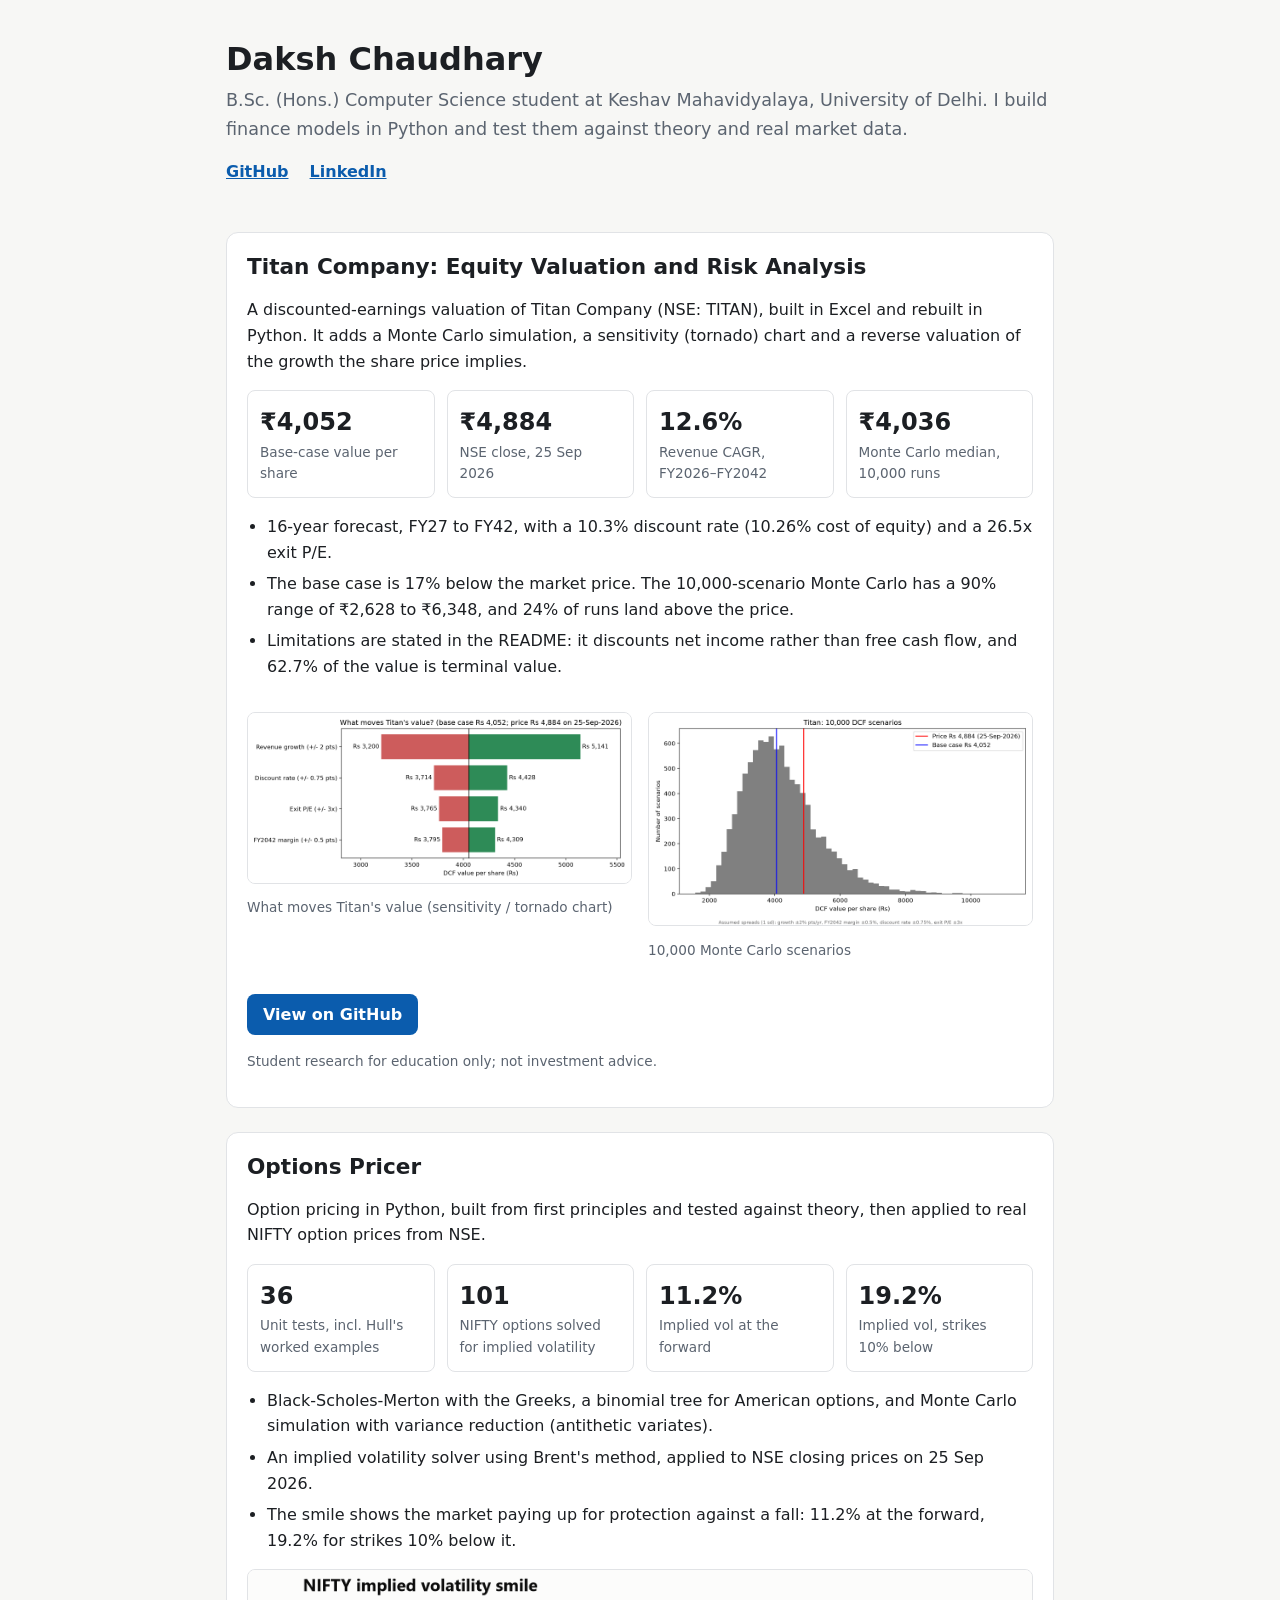
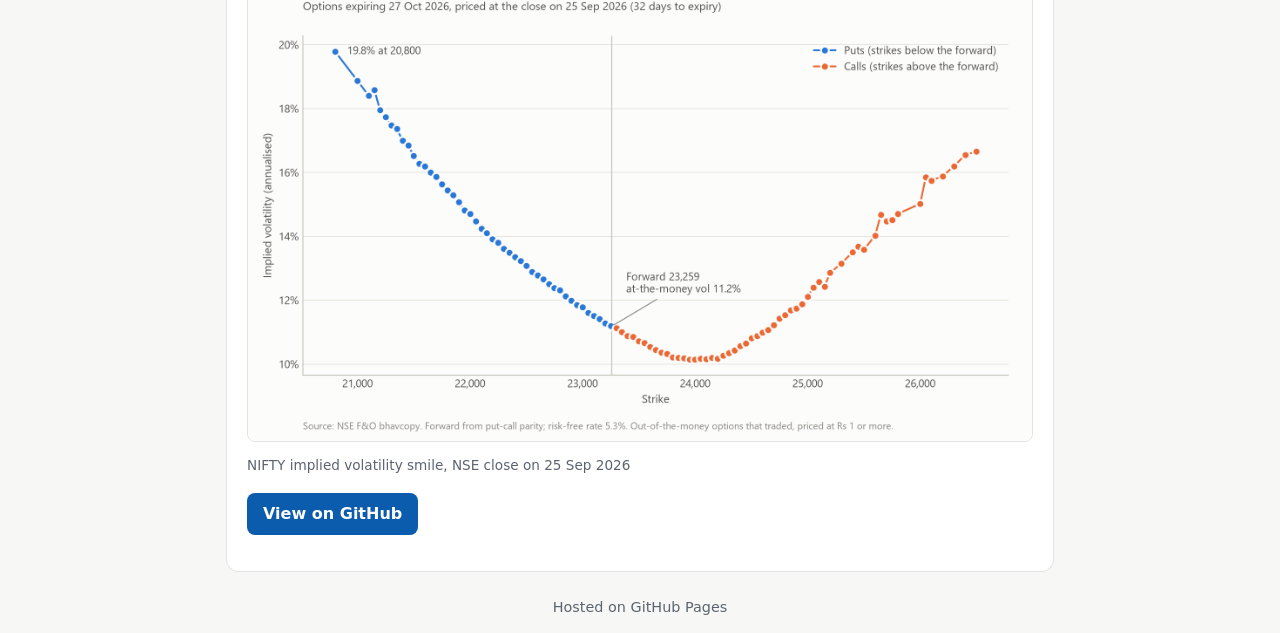
==== index.html @ 0fb80f9f "Add portfolio site" ====
<!DOCTYPE html>
<html lang="en">
<head>
  <meta charset="utf-8">
  <meta name="viewport" content="width=device-width, initial-scale=1">
  <title>Daksh Chaudhary | Finance and Computer Science Projects</title>
  <meta name="description" content="Two projects by Daksh Chaudhary: an options pricer built from first principles and a Titan Company equity valuation.">
  <link rel="stylesheet" href="style.css">
</head>
<body>
  <header class="wrap hero">
    <h1>Daksh Chaudhary</h1>
    <p class="lead">B.Sc. (Hons.) Computer Science student at Keshav Mahavidyalaya, University of Delhi. I build finance models in Python and test them against theory and real market data.</p>
    <p class="links">
      <a href="https://github.com/Dakshcore">GitHub</a>
      <a href="https://www.linkedin.com/in/dakshchaudhary-finance">LinkedIn</a>
    </p>
  </header>

  <main class="wrap">
    <section class="card" id="titan" aria-labelledby="titan-h">
      <h2 id="titan-h">Titan Company: Equity Valuation and Risk Analysis</h2>
      <p>A discounted-earnings valuation of Titan Company (NSE: TITAN), built in Excel and rebuilt in Python. It adds a Monte Carlo simulation, a sensitivity (tornado) chart and a reverse valuation of the growth the share price implies.</p>

      <div class="stats">
        <div class="stat"><span class="num">&#8377;4,052</span><span class="lbl">Base-case value per share</span></div>
        <div class="stat"><span class="num">&#8377;4,884</span><span class="lbl">NSE close, 25 Sep 2026</span></div>
        <div class="stat"><span class="num">12.6%</span><span class="lbl">Revenue CAGR, FY2026&ndash;FY2042</span></div>
        <div class="stat"><span class="num">&#8377;4,036</span><span class="lbl">Monte Carlo median, 10,000 runs</span></div>
      </div>

      <ul>
        <li>16-year forecast, FY27 to FY42, with a 10.3% discount rate (10.26% cost of equity) and a 26.5x exit P/E.</li>
        <li>The base case is 17% below the market price. The 10,000-scenario Monte Carlo has a 90% range of &#8377;2,628 to &#8377;6,348, and 24% of runs land above the price.</li>
        <li>Limitations are stated in the README: it discounts net income rather than free cash flow, and 62.7% of the value is terminal value.</li>
      </ul>

      <div class="figs">
        <figure>
          <img src="images/titan_tornado.png" alt="Tornado chart showing which assumptions move Titan's value per share the most" loading="lazy">
          <figcaption>What moves Titan's value (sensitivity / tornado chart)</figcaption>
        </figure>
        <figure>
          <img src="images/titan_monte_carlo.png" alt="Histogram of 10,000 Monte Carlo scenarios for Titan's value per share" loading="lazy">
          <figcaption>10,000 Monte Carlo scenarios</figcaption>
        </figure>
      </div>

      <p><a class="btn" href="https://github.com/Dakshcore/titan-valuation">View on GitHub</a></p>
      <p class="note">Student research for education only; not investment advice.</p>
    </section>

    <section class="card" id="options" aria-labelledby="options-h">
      <h2 id="options-h">Options Pricer</h2>
      <p>Option pricing in Python, built from first principles and tested against theory, then applied to real NIFTY option prices from NSE.</p>

      <div class="stats">
        <div class="stat"><span class="num">36</span><span class="lbl">Unit tests, incl. Hull's worked examples</span></div>
        <div class="stat"><span class="num">101</span><span class="lbl">NIFTY options solved for implied volatility</span></div>
        <div class="stat"><span class="num">11.2%</span><span class="lbl">Implied vol at the forward</span></div>
        <div class="stat"><span class="num">19.2%</span><span class="lbl">Implied vol, strikes 10% below</span></div>
      </div>

      <ul>
        <li>Black-Scholes-Merton with the Greeks, a binomial tree for American options, and Monte Carlo simulation with variance reduction (antithetic variates).</li>
        <li>An implied volatility solver using Brent's method, applied to NSE closing prices on 25 Sep 2026.</li>
        <li>The smile shows the market paying up for protection against a fall: 11.2% at the forward, 19.2% for strikes 10% below it.</li>
      </ul>

      <figure>
        <img src="images/nifty_smile.png" alt="NIFTY implied volatility smile from NSE closing prices on 25 September 2026" loading="lazy">
        <figcaption>NIFTY implied volatility smile, NSE close on 25 Sep 2026</figcaption>
      </figure>

      <p><a class="btn" href="https://github.com/Dakshcore/options-pricer">View on GitHub</a></p>
    </section>
  </main>

  <footer class="wrap">
    <p>Hosted on GitHub Pages</p>
  </footer>
</body>
</html>
---- style.css ----
:root {
  --bg: #f7f7f5;
  --card: #ffffff;
  --text: #1c1f23;
  --muted: #5b6470;
  --border: #e1e3e6;
  --accent: #0b5cad;
  --accent-text: #ffffff;
}
@media (prefers-color-scheme: dark) {
  :root {
    --bg: #14171a;
    --card: #1d2125;
    --text: #e8eaed;
    --muted: #9aa4af;
    --border: #2c3238;
    --accent: #6cb0ff;
    --accent-text: #0b1620;
  }
}
* { box-sizing: border-box; }
body {
  margin: 0;
  background: var(--bg);
  color: var(--text);
  font: 16px/1.6 system-ui, -apple-system, "Segoe UI", Roboto, sans-serif;
}
.wrap { max-width: 860px; margin: 0 auto; padding: 0 16px; }
.hero { padding-top: 40px; padding-bottom: 8px; }
h1 { font-size: 2rem; margin: 0 0 8px; line-height: 1.2; }
h2 { font-size: 1.35rem; margin: 0 0 8px; line-height: 1.3; }
.lead { font-size: 1.1rem; color: var(--muted); margin: 0 0 12px; }
a { color: var(--accent); }
.links a { margin-right: 16px; font-weight: 600; }
.card {
  background: var(--card);
  border: 1px solid var(--border);
  border-radius: 12px;
  padding: 20px;
  margin: 24px 0;
}
.stats {
  display: grid;
  grid-template-columns: repeat(auto-fit, minmax(150px, 1fr));
  gap: 12px;
  margin: 16px 0;
}
.stat {
  border: 1px solid var(--border);
  border-radius: 8px;
  padding: 12px;
  display: flex;
  flex-direction: column;
}
.num { font-size: 1.5rem; font-weight: 700; }
.lbl { font-size: 0.85rem; color: var(--muted); }
ul { padding-left: 20px; }
li { margin-bottom: 6px; }
.figs { display: grid; grid-template-columns: 1fr; gap: 16px; }
@media (min-width: 720px) { .figs { grid-template-columns: 1fr 1fr; } }
figure { margin: 16px 0; }
img { max-width: 100%; height: auto; border-radius: 8px; border: 1px solid var(--border); background: #fff; }
figcaption { font-size: 0.85rem; color: var(--muted); margin-top: 6px; }
.btn {
  display: inline-block;
  background: var(--accent);
  color: var(--accent-text);
  padding: 8px 16px;
  border-radius: 8px;
  text-decoration: none;
  font-weight: 600;
}
.note { font-size: 0.85rem; color: var(--muted); }
footer { text-align: center; color: var(--muted); padding: 16px 16px 40px; font-size: 0.9rem; }
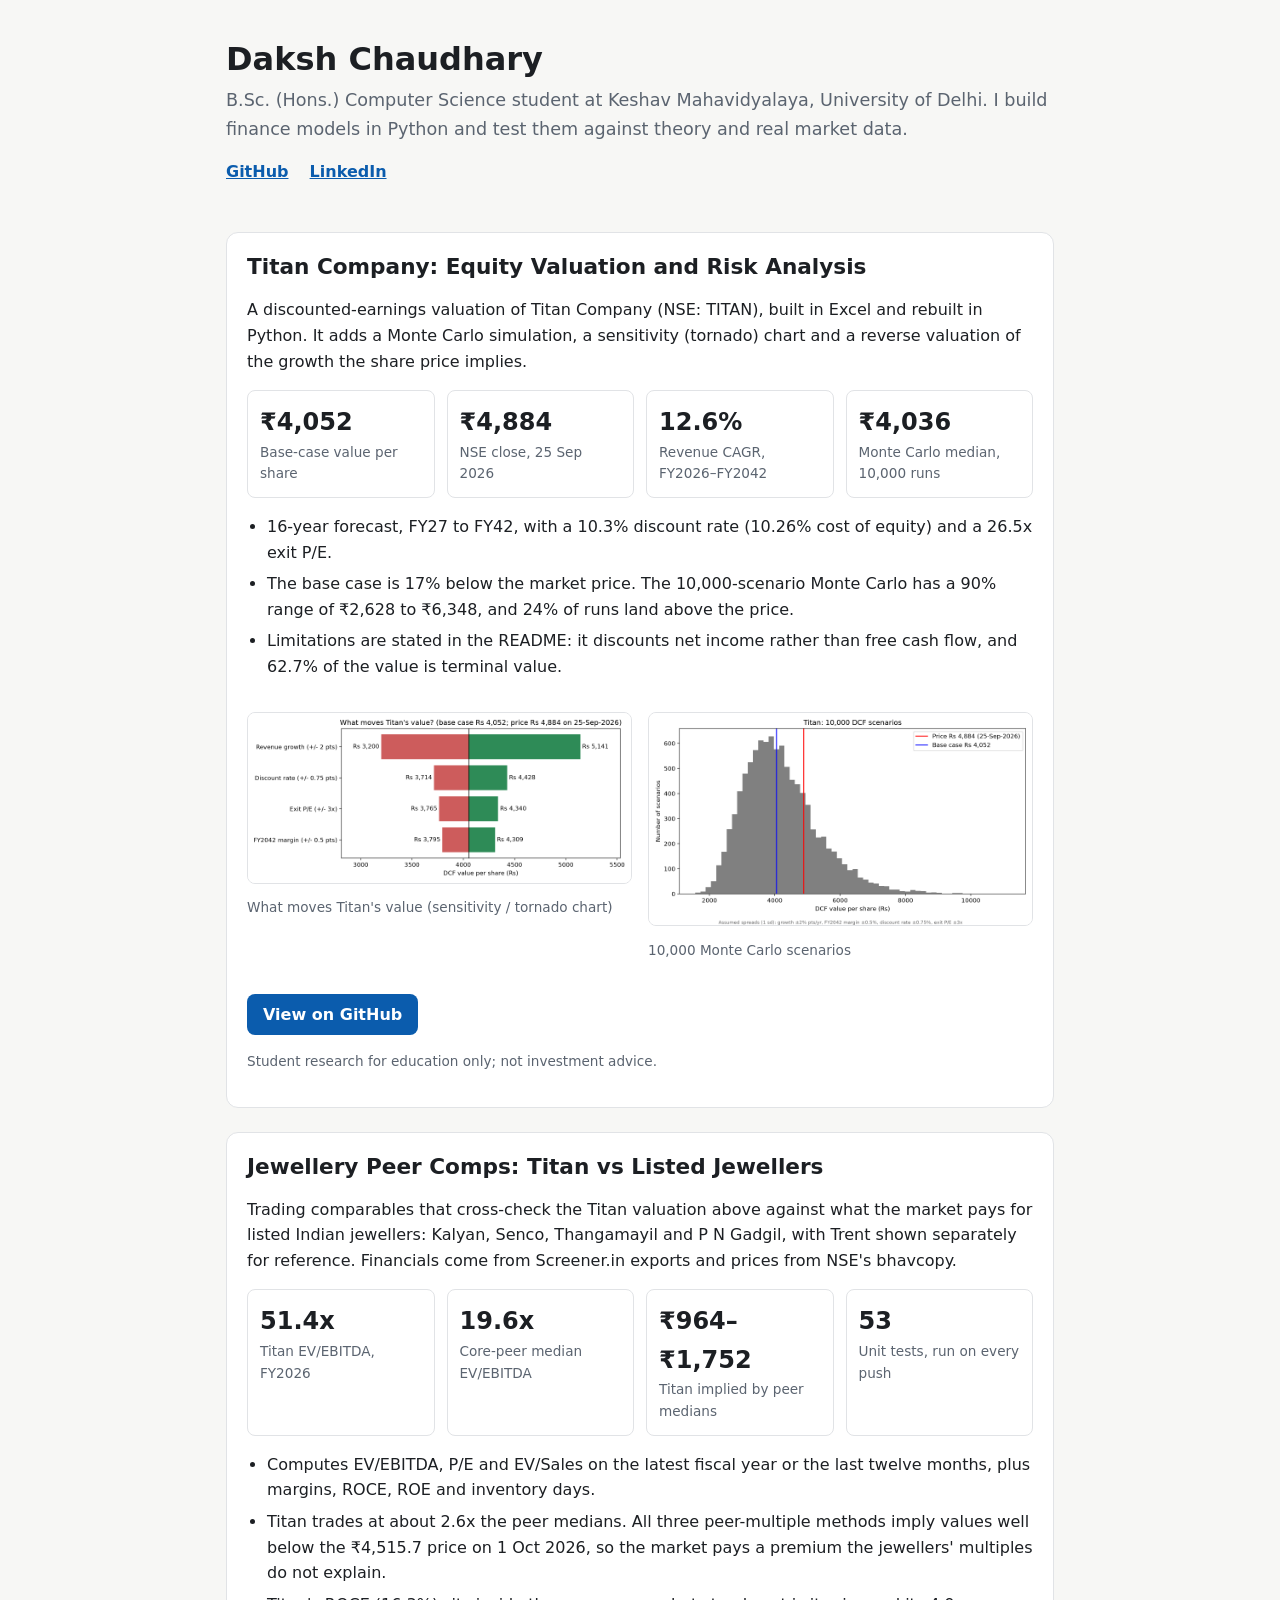
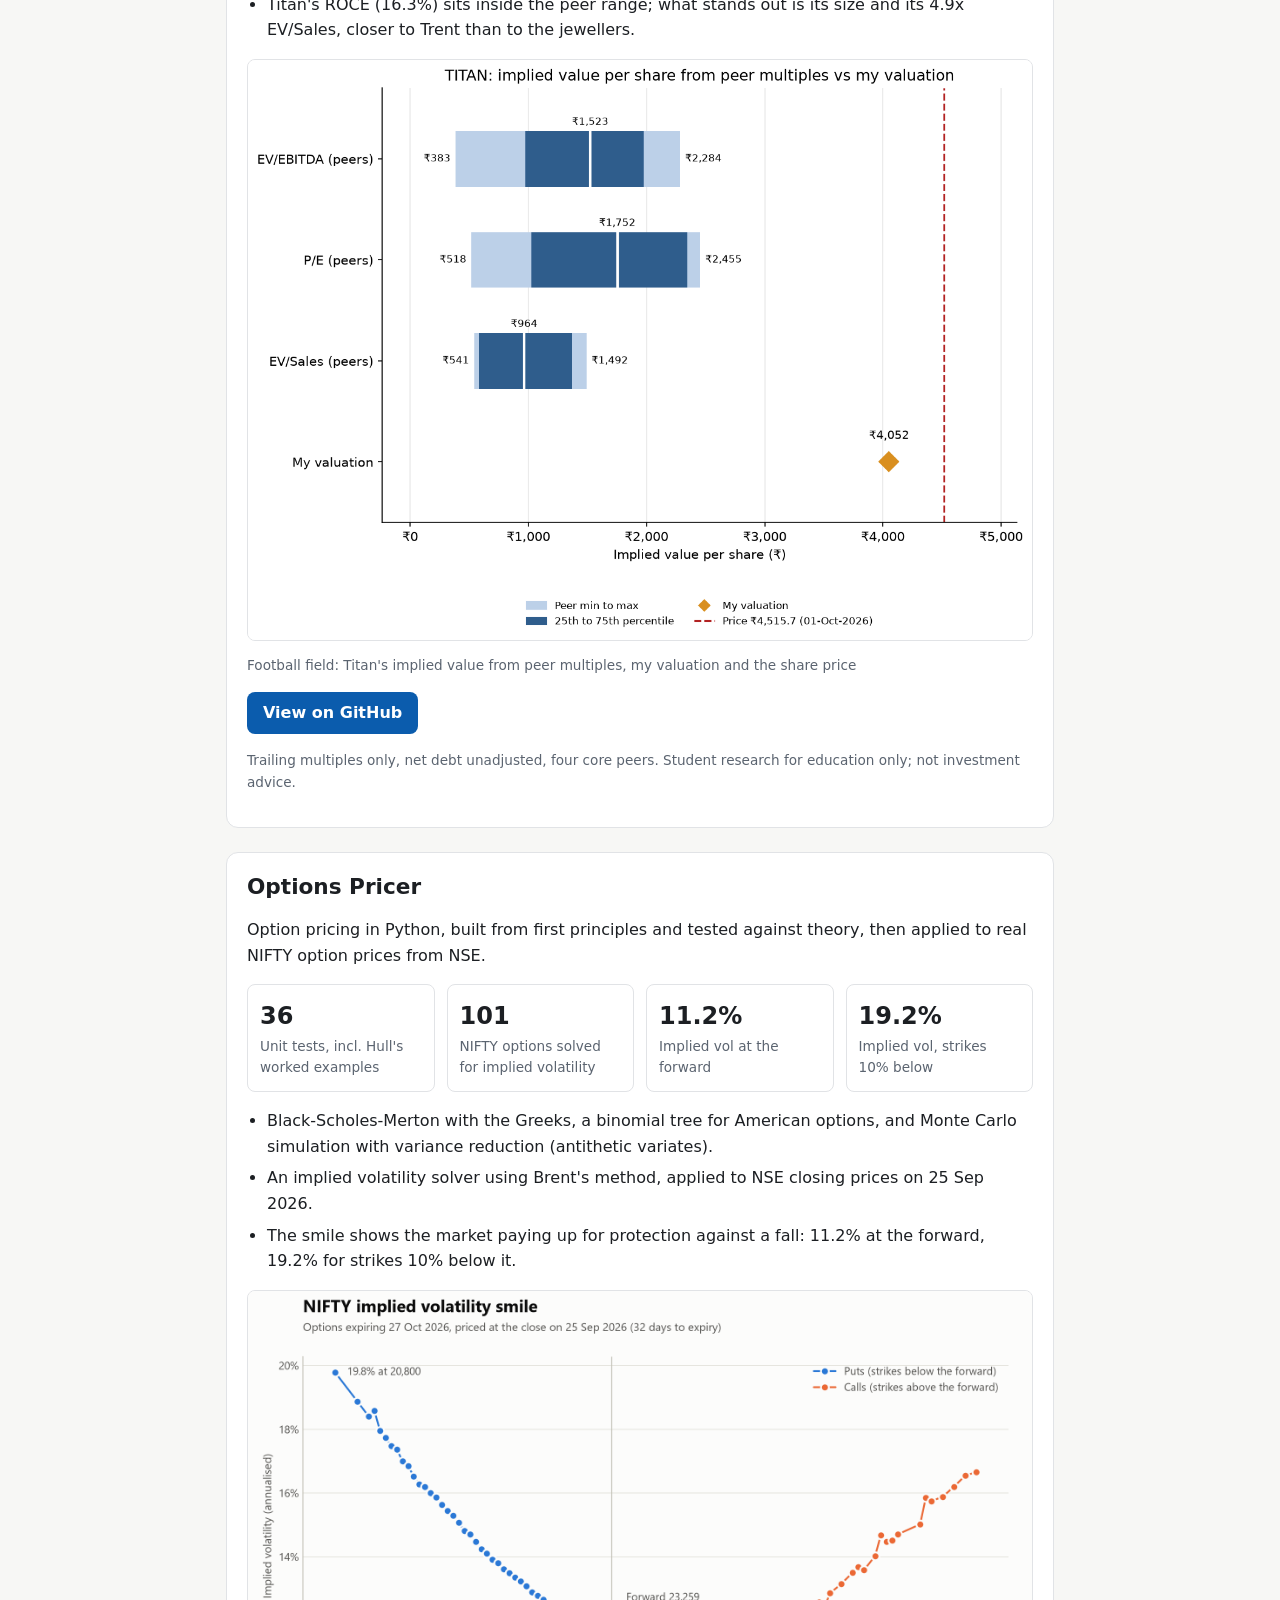
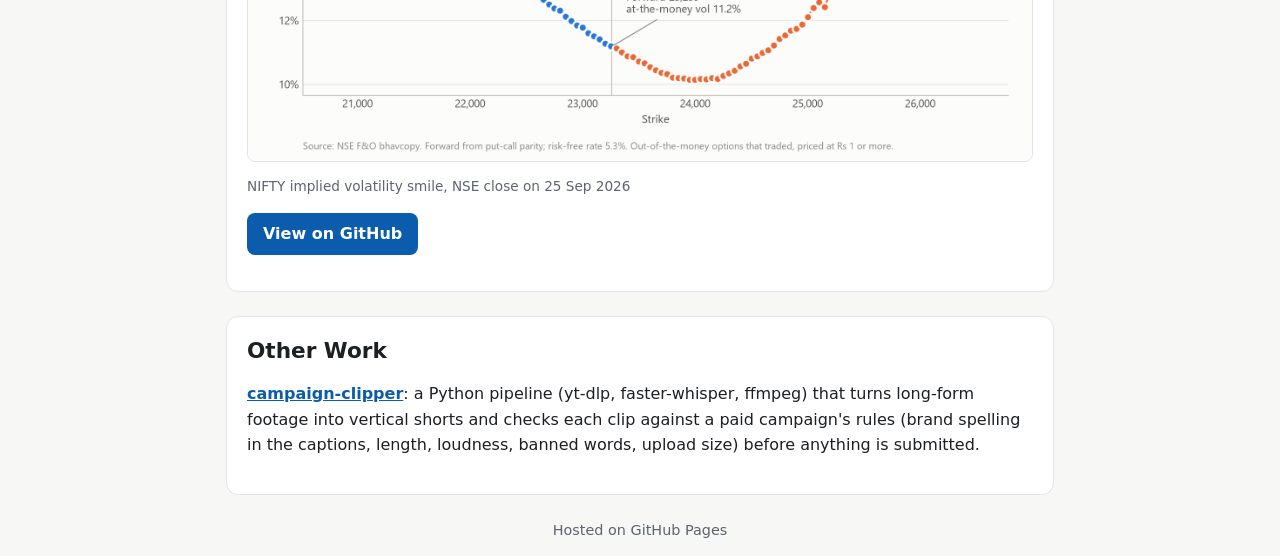
==== commit 4433c754: "Add the jewellery peer comps project and an Other Work section" ====
--- a/index.html
+++ b/index.html
@@ -4,7 +4,7 @@
   <meta charset="utf-8">
   <meta name="viewport" content="width=device-width, initial-scale=1">
   <title>Daksh Chaudhary | Finance and Computer Science Projects</title>
-  <meta name="description" content="Two projects by Daksh Chaudhary: an options pricer built from first principles and a Titan Company equity valuation.">
+  <meta name="description" content="Finance projects by Daksh Chaudhary: a Titan Company equity valuation, trading comps against listed Indian jewellers, and an options pricer built from first principles.">
   <link rel="stylesheet" href="style.css">
 </head>
 <body>
@@ -50,6 +50,32 @@
       <p class="note">Student research for education only; not investment advice.</p>
     </section>
 
+    <section class="card" id="comps" aria-labelledby="comps-h">
+      <h2 id="comps-h">Jewellery Peer Comps: Titan vs Listed Jewellers</h2>
+      <p>Trading comparables that cross-check the Titan valuation above against what the market pays for listed Indian jewellers: Kalyan, Senco, Thangamayil and P N Gadgil, with Trent shown separately for reference. Financials come from Screener.in exports and prices from NSE's bhavcopy.</p>
+
+      <div class="stats">
+        <div class="stat"><span class="num">51.4x</span><span class="lbl">Titan EV/EBITDA, FY2026</span></div>
+        <div class="stat"><span class="num">19.6x</span><span class="lbl">Core-peer median EV/EBITDA</span></div>
+        <div class="stat"><span class="num">&#8377;964&ndash;&#8377;1,752</span><span class="lbl">Titan implied by peer medians</span></div>
+        <div class="stat"><span class="num">53</span><span class="lbl">Unit tests, run on every push</span></div>
+      </div>
+
+      <ul>
+        <li>Computes EV/EBITDA, P/E and EV/Sales on the latest fiscal year or the last twelve months, plus margins, ROCE, ROE and inventory days.</li>
+        <li>Titan trades at about 2.6x the peer medians. All three peer-multiple methods imply values well below the &#8377;4,515.7 price on 1 Oct 2026, so the market pays a premium the jewellers' multiples do not explain.</li>
+        <li>Titan's ROCE (16.3%) sits inside the peer range; what stands out is its size and its 4.9x EV/Sales, closer to Trent than to the jewellers.</li>
+      </ul>
+
+      <figure>
+        <img src="images/football_field.png" alt="Football-field chart of Titan's implied value per share from peer EV/EBITDA, P/E and EV/Sales multiples, against my valuation and the share price" loading="lazy">
+        <figcaption>Football field: Titan's implied value from peer multiples, my valuation and the share price</figcaption>
+      </figure>
+
+      <p><a class="btn" href="https://github.com/Dakshcore/jewellery-peer-comps">View on GitHub</a></p>
+      <p class="note">Trailing multiples only, net debt unadjusted, four core peers. Student research for education only; not investment advice.</p>
+    </section>
+
     <section class="card" id="options" aria-labelledby="options-h">
       <h2 id="options-h">Options Pricer</h2>
       <p>Option pricing in Python, built from first principles and tested against theory, then applied to real NIFTY option prices from NSE.</p>
@@ -74,6 +100,10 @@
 
       <p><a class="btn" href="https://github.com/Dakshcore/options-pricer">View on GitHub</a></p>
     </section>
+    <section class="card" id="other" aria-labelledby="other-h">
+      <h2 id="other-h">Other Work</h2>
+      <p><strong><a href="https://github.com/Dakshcore/campaign-clipper">campaign-clipper</a></strong>: a Python pipeline (yt-dlp, faster-whisper, ffmpeg) that turns long-form footage into vertical shorts and checks each clip against a paid campaign's rules (brand spelling in the captions, length, loudness, banned words, upload size) before anything is submitted.</p>
+    </section>
   </main>
 
   <footer class="wrap">
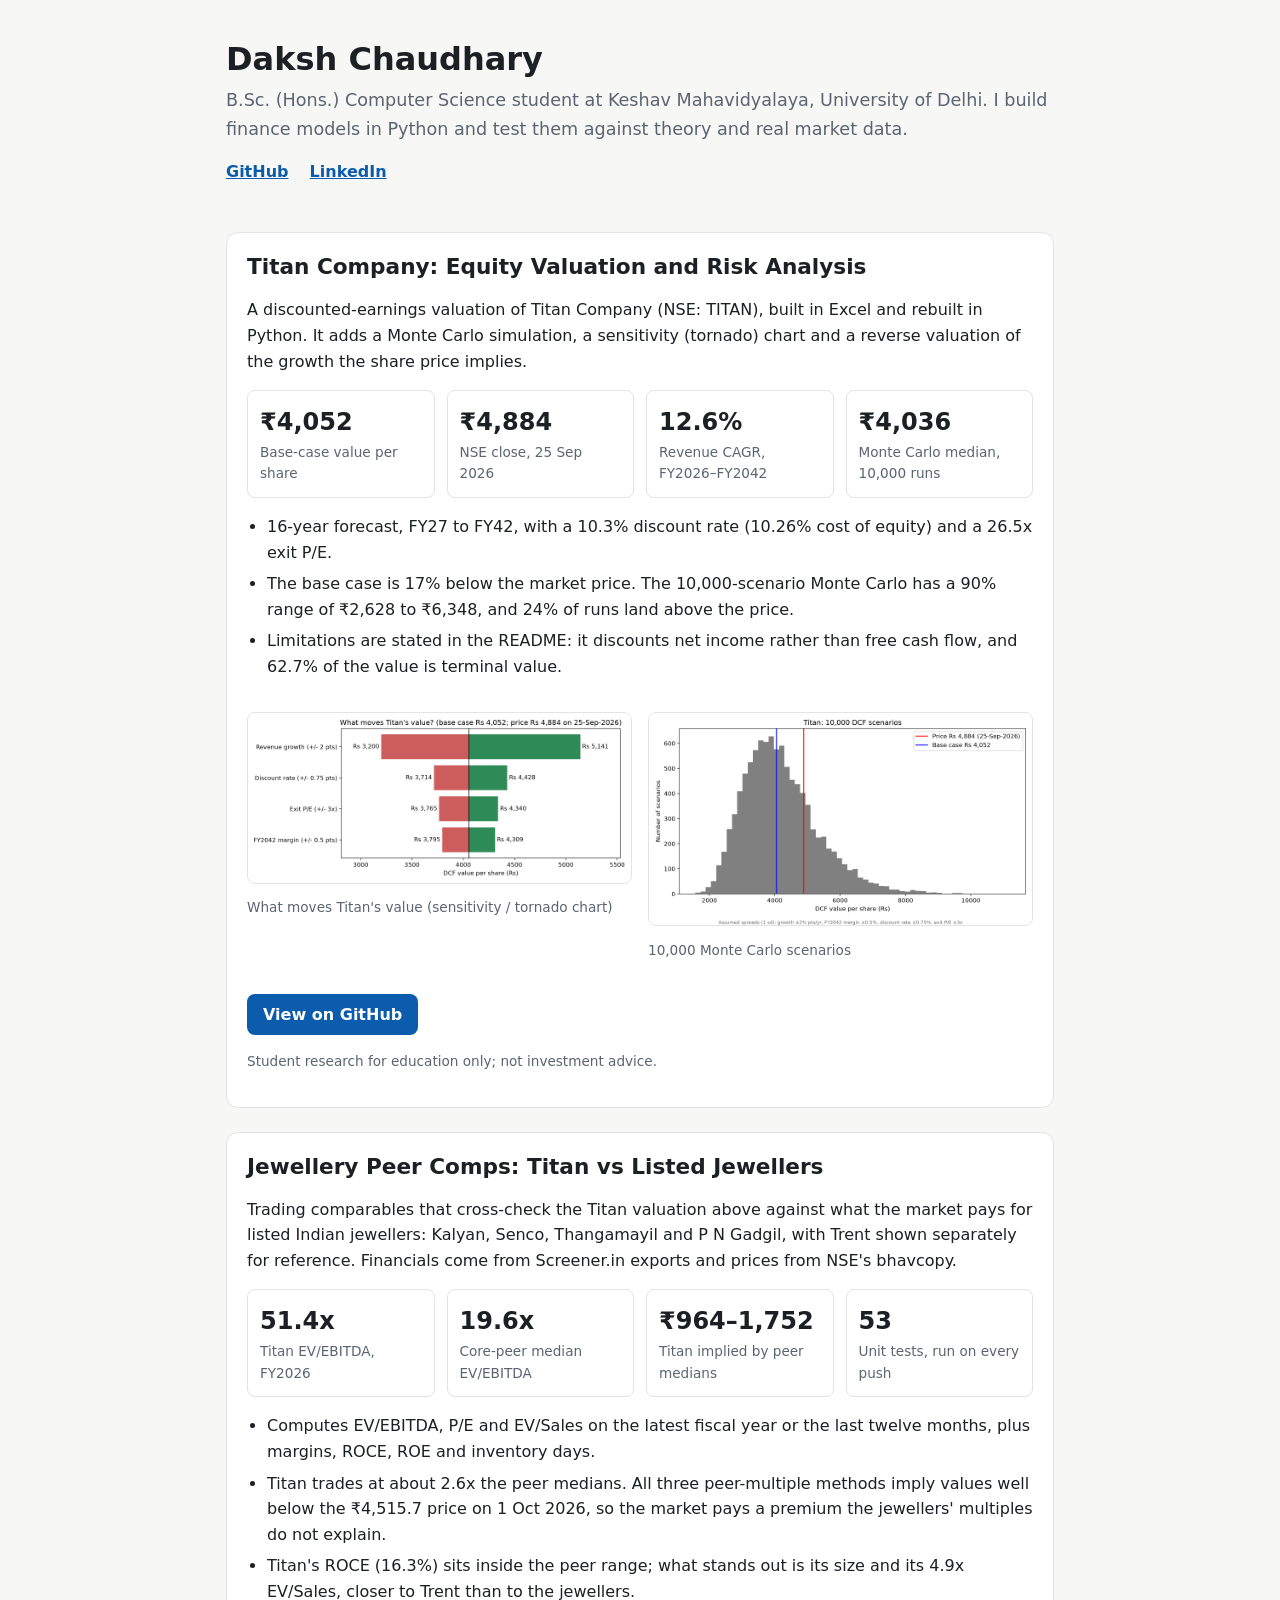
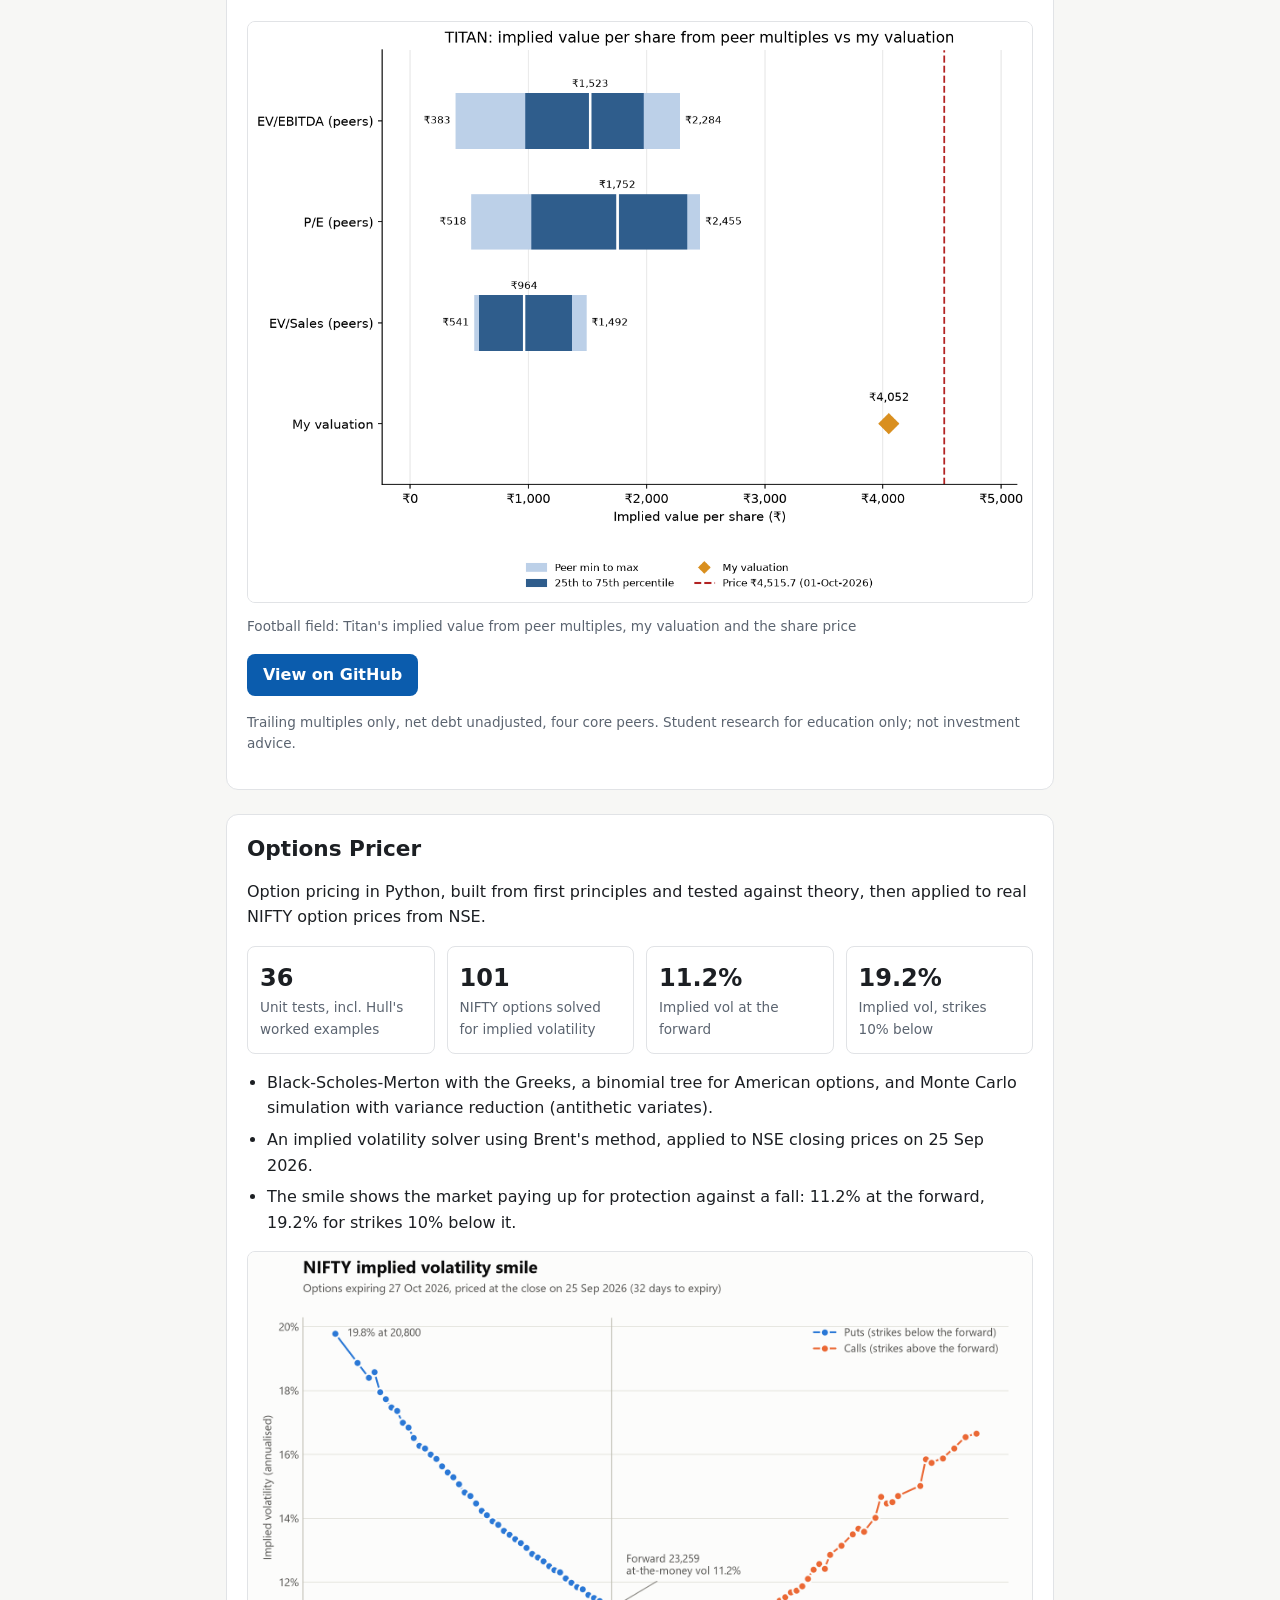
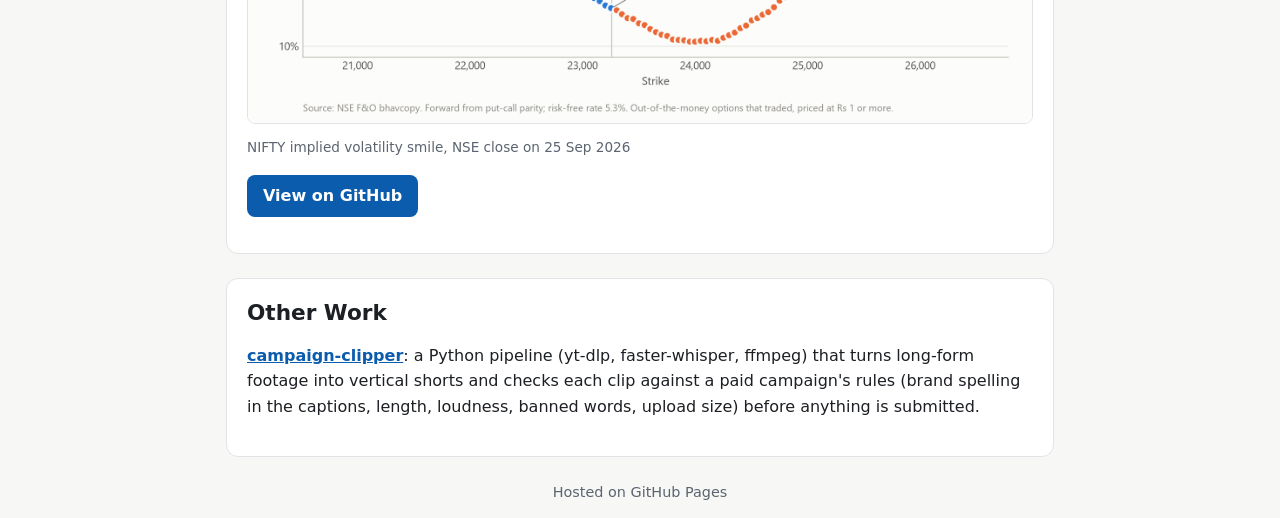
==== commit 46d05242: "Keep the implied-value range on one line" ====
--- a/index.html
+++ b/index.html
@@ -57,7 +57,7 @@
       <div class="stats">
         <div class="stat"><span class="num">51.4x</span><span class="lbl">Titan EV/EBITDA, FY2026</span></div>
         <div class="stat"><span class="num">19.6x</span><span class="lbl">Core-peer median EV/EBITDA</span></div>
-        <div class="stat"><span class="num">&#8377;964&ndash;&#8377;1,752</span><span class="lbl">Titan implied by peer medians</span></div>
+        <div class="stat"><span class="num" style="white-space:nowrap">&#8377;964&ndash;1,752</span><span class="lbl">Titan implied by peer medians</span></div>
         <div class="stat"><span class="num">53</span><span class="lbl">Unit tests, run on every push</span></div>
       </div>
 
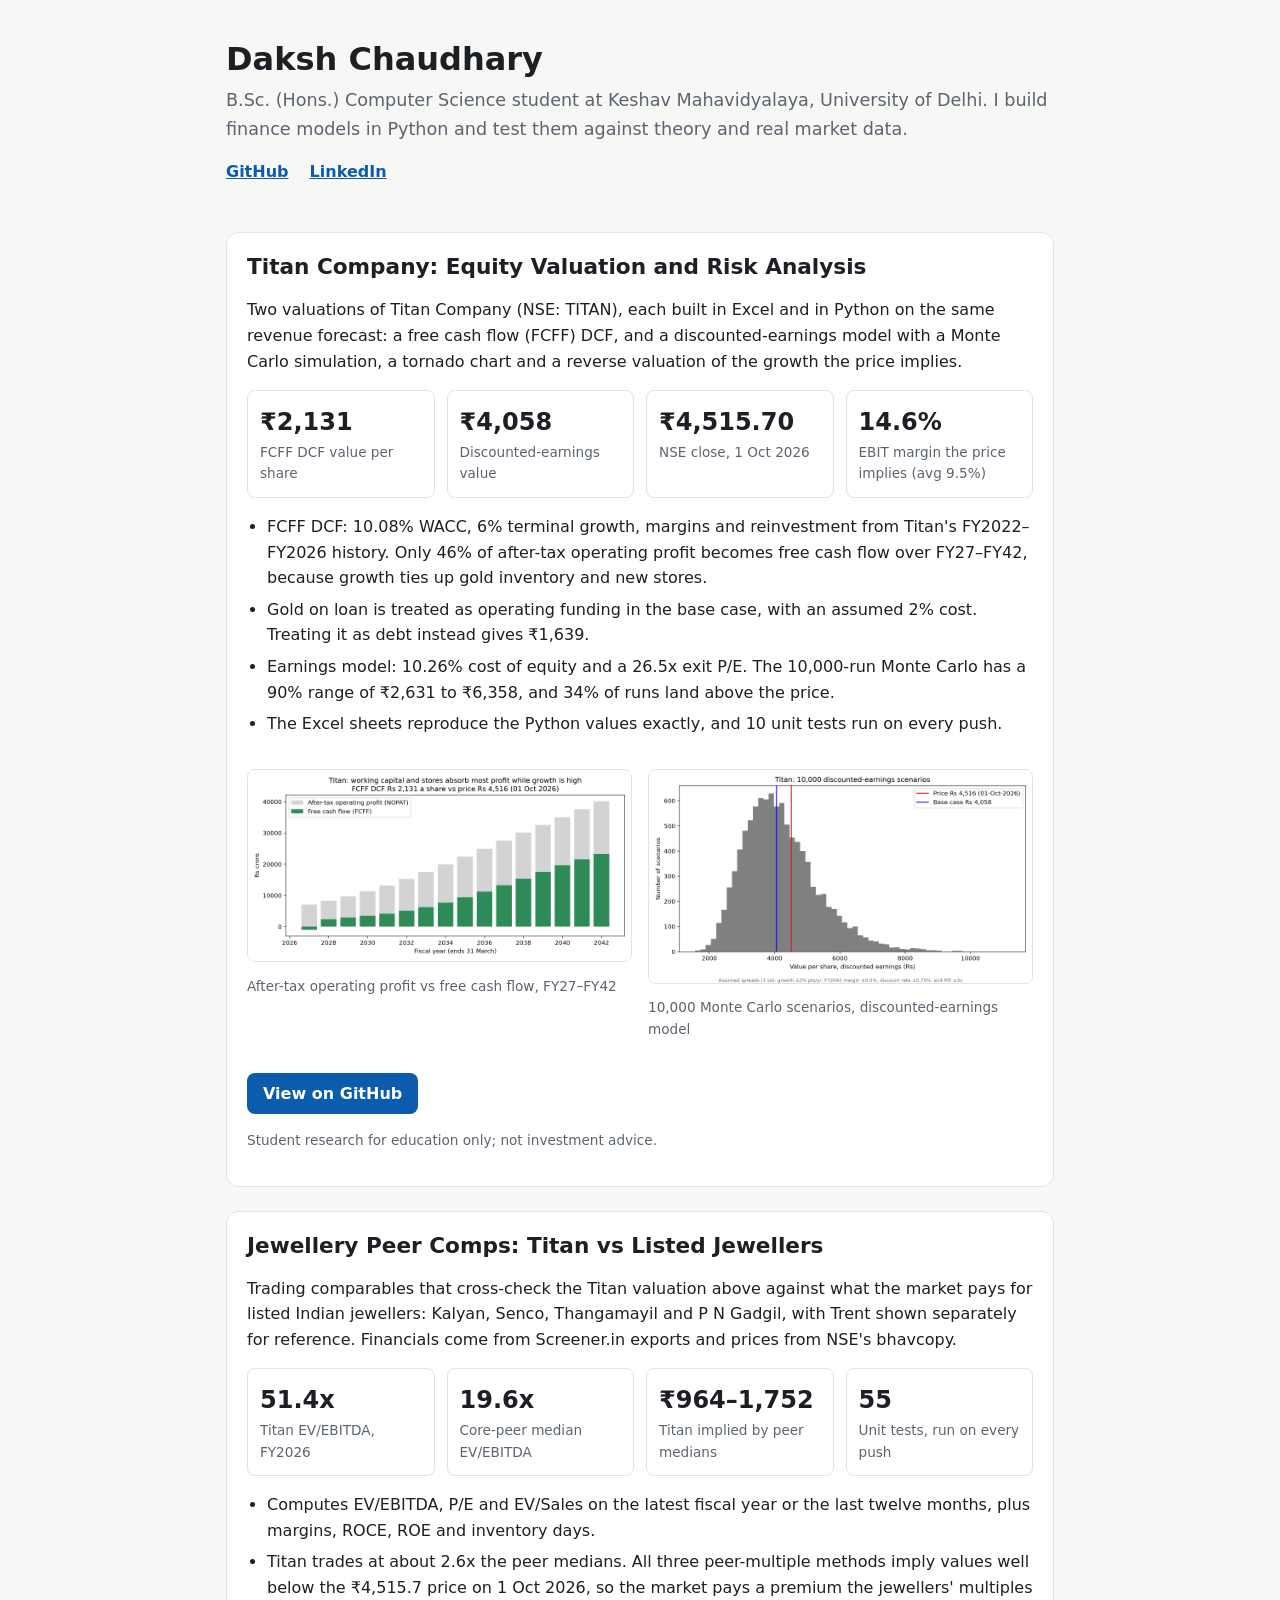
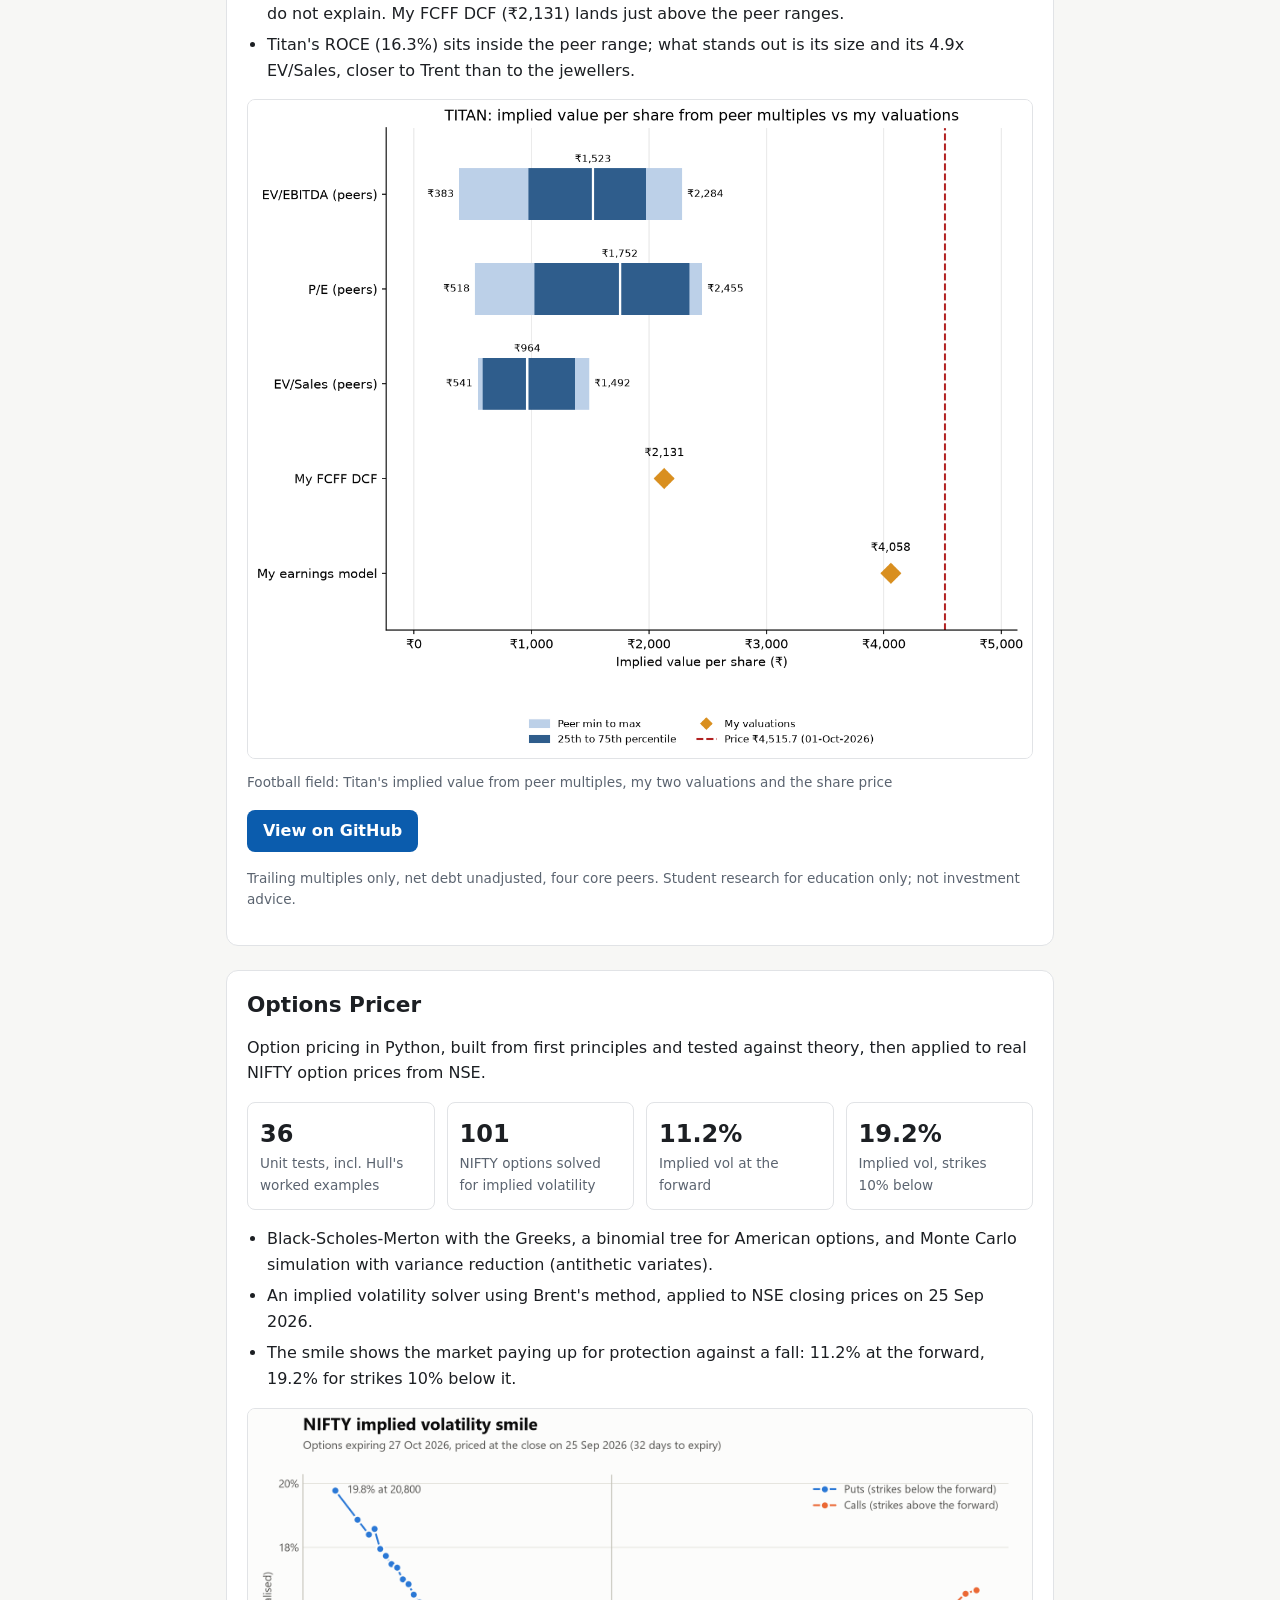
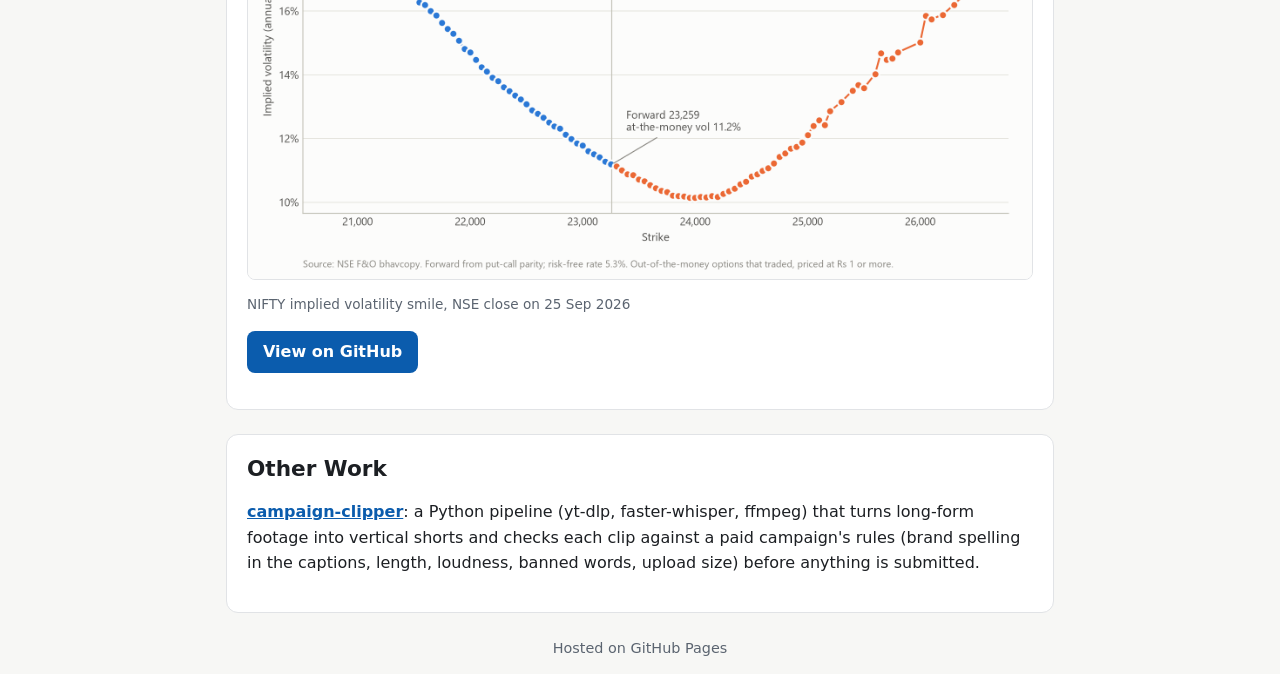
==== commit 7b6e92dc: "Titan card: add FCFF DCF (Rs 2,131) alongside the earnings model (Rs 4,058) at the 1-Oct-2026 price" ====
--- a/index.html
+++ b/index.html
@@ -4,7 +4,7 @@
   <meta charset="utf-8">
   <meta name="viewport" content="width=device-width, initial-scale=1">
   <title>Daksh Chaudhary | Finance and Computer Science Projects</title>
-  <meta name="description" content="Finance projects by Daksh Chaudhary: a Titan Company equity valuation, trading comps against listed Indian jewellers, and an options pricer built from first principles.">
+  <meta name="description" content="Finance projects by Daksh Chaudhary: a Titan Company free cash flow DCF and earnings valuation, trading comps against listed Indian jewellers, and an options pricer built from first principles.">
   <link rel="stylesheet" href="style.css">
 </head>
 <body>
@@ -20,29 +20,30 @@
   <main class="wrap">
     <section class="card" id="titan" aria-labelledby="titan-h">
       <h2 id="titan-h">Titan Company: Equity Valuation and Risk Analysis</h2>
-      <p>A discounted-earnings valuation of Titan Company (NSE: TITAN), built in Excel and rebuilt in Python. It adds a Monte Carlo simulation, a sensitivity (tornado) chart and a reverse valuation of the growth the share price implies.</p>
+      <p>Two valuations of Titan Company (NSE: TITAN), each built in Excel and in Python on the same revenue forecast: a free cash flow (FCFF) DCF, and a discounted-earnings model with a Monte Carlo simulation, a tornado chart and a reverse valuation of the growth the price implies.</p>
 
       <div class="stats">
-        <div class="stat"><span class="num">&#8377;4,052</span><span class="lbl">Base-case value per share</span></div>
-        <div class="stat"><span class="num">&#8377;4,884</span><span class="lbl">NSE close, 25 Sep 2026</span></div>
-        <div class="stat"><span class="num">12.6%</span><span class="lbl">Revenue CAGR, FY2026&ndash;FY2042</span></div>
-        <div class="stat"><span class="num">&#8377;4,036</span><span class="lbl">Monte Carlo median, 10,000 runs</span></div>
+        <div class="stat"><span class="num">&#8377;2,131</span><span class="lbl">FCFF DCF value per share</span></div>
+        <div class="stat"><span class="num">&#8377;4,058</span><span class="lbl">Discounted-earnings value</span></div>
+        <div class="stat"><span class="num" style="white-space:nowrap">&#8377;4,515.70</span><span class="lbl">NSE close, 1 Oct 2026</span></div>
+        <div class="stat"><span class="num">14.6%</span><span class="lbl">EBIT margin the price implies (avg 9.5%)</span></div>
       </div>
 
       <ul>
-        <li>16-year forecast, FY27 to FY42, with a 10.3% discount rate (10.26% cost of equity) and a 26.5x exit P/E.</li>
-        <li>The base case is 17% below the market price. The 10,000-scenario Monte Carlo has a 90% range of &#8377;2,628 to &#8377;6,348, and 24% of runs land above the price.</li>
-        <li>Limitations are stated in the README: it discounts net income rather than free cash flow, and 62.7% of the value is terminal value.</li>
+        <li>FCFF DCF: 10.08% WACC, 6% terminal growth, margins and reinvestment from Titan's FY2022&ndash;FY2026 history. Only 46% of after-tax operating profit becomes free cash flow over FY27&ndash;FY42, because growth ties up gold inventory and new stores.</li>
+        <li>Gold on loan is treated as operating funding in the base case, with an assumed 2% cost. Treating it as debt instead gives &#8377;1,639.</li>
+        <li>Earnings model: 10.26% cost of equity and a 26.5x exit P/E. The 10,000-run Monte Carlo has a 90% range of &#8377;2,631 to &#8377;6,358, and 34% of runs land above the price.</li>
+        <li>The Excel sheets reproduce the Python values exactly, and 10 unit tests run on every push.</li>
       </ul>
 
       <div class="figs">
         <figure>
-          <img src="images/titan_tornado.png" alt="Tornado chart showing which assumptions move Titan's value per share the most" loading="lazy">
-          <figcaption>What moves Titan's value (sensitivity / tornado chart)</figcaption>
+          <img src="images/titan_fcff.png" alt="Bar chart of Titan's forecast after-tax operating profit against free cash flow, FY2027 to FY2042" loading="lazy">
+          <figcaption>After-tax operating profit vs free cash flow, FY27&ndash;FY42</figcaption>
         </figure>
         <figure>
-          <img src="images/titan_monte_carlo.png" alt="Histogram of 10,000 Monte Carlo scenarios for Titan's value per share" loading="lazy">
-          <figcaption>10,000 Monte Carlo scenarios</figcaption>
+          <img src="images/titan_monte_carlo.png" alt="Histogram of 10,000 Monte Carlo scenarios for Titan's value per share from the discounted-earnings model" loading="lazy">
+          <figcaption>10,000 Monte Carlo scenarios, discounted-earnings model</figcaption>
         </figure>
       </div>
 
@@ -58,18 +59,18 @@
         <div class="stat"><span class="num">51.4x</span><span class="lbl">Titan EV/EBITDA, FY2026</span></div>
         <div class="stat"><span class="num">19.6x</span><span class="lbl">Core-peer median EV/EBITDA</span></div>
         <div class="stat"><span class="num" style="white-space:nowrap">&#8377;964&ndash;1,752</span><span class="lbl">Titan implied by peer medians</span></div>
-        <div class="stat"><span class="num">53</span><span class="lbl">Unit tests, run on every push</span></div>
+        <div class="stat"><span class="num">55</span><span class="lbl">Unit tests, run on every push</span></div>
       </div>
 
       <ul>
         <li>Computes EV/EBITDA, P/E and EV/Sales on the latest fiscal year or the last twelve months, plus margins, ROCE, ROE and inventory days.</li>
-        <li>Titan trades at about 2.6x the peer medians. All three peer-multiple methods imply values well below the &#8377;4,515.7 price on 1 Oct 2026, so the market pays a premium the jewellers' multiples do not explain.</li>
+        <li>Titan trades at about 2.6x the peer medians. All three peer-multiple methods imply values well below the &#8377;4,515.7 price on 1 Oct 2026, so the market pays a premium the jewellers' multiples do not explain. My FCFF DCF (&#8377;2,131) lands just above the peer ranges.</li>
         <li>Titan's ROCE (16.3%) sits inside the peer range; what stands out is its size and its 4.9x EV/Sales, closer to Trent than to the jewellers.</li>
       </ul>
 
       <figure>
-        <img src="images/football_field.png" alt="Football-field chart of Titan's implied value per share from peer EV/EBITDA, P/E and EV/Sales multiples, against my valuation and the share price" loading="lazy">
-        <figcaption>Football field: Titan's implied value from peer multiples, my valuation and the share price</figcaption>
+        <img src="images/football_field.png" alt="Football-field chart of Titan's implied value per share from peer EV/EBITDA, P/E and EV/Sales multiples, against my two valuations and the share price" loading="lazy">
+        <figcaption>Football field: Titan's implied value from peer multiples, my two valuations and the share price</figcaption>
       </figure>
 
       <p><a class="btn" href="https://github.com/Dakshcore/jewellery-peer-comps">View on GitHub</a></p>
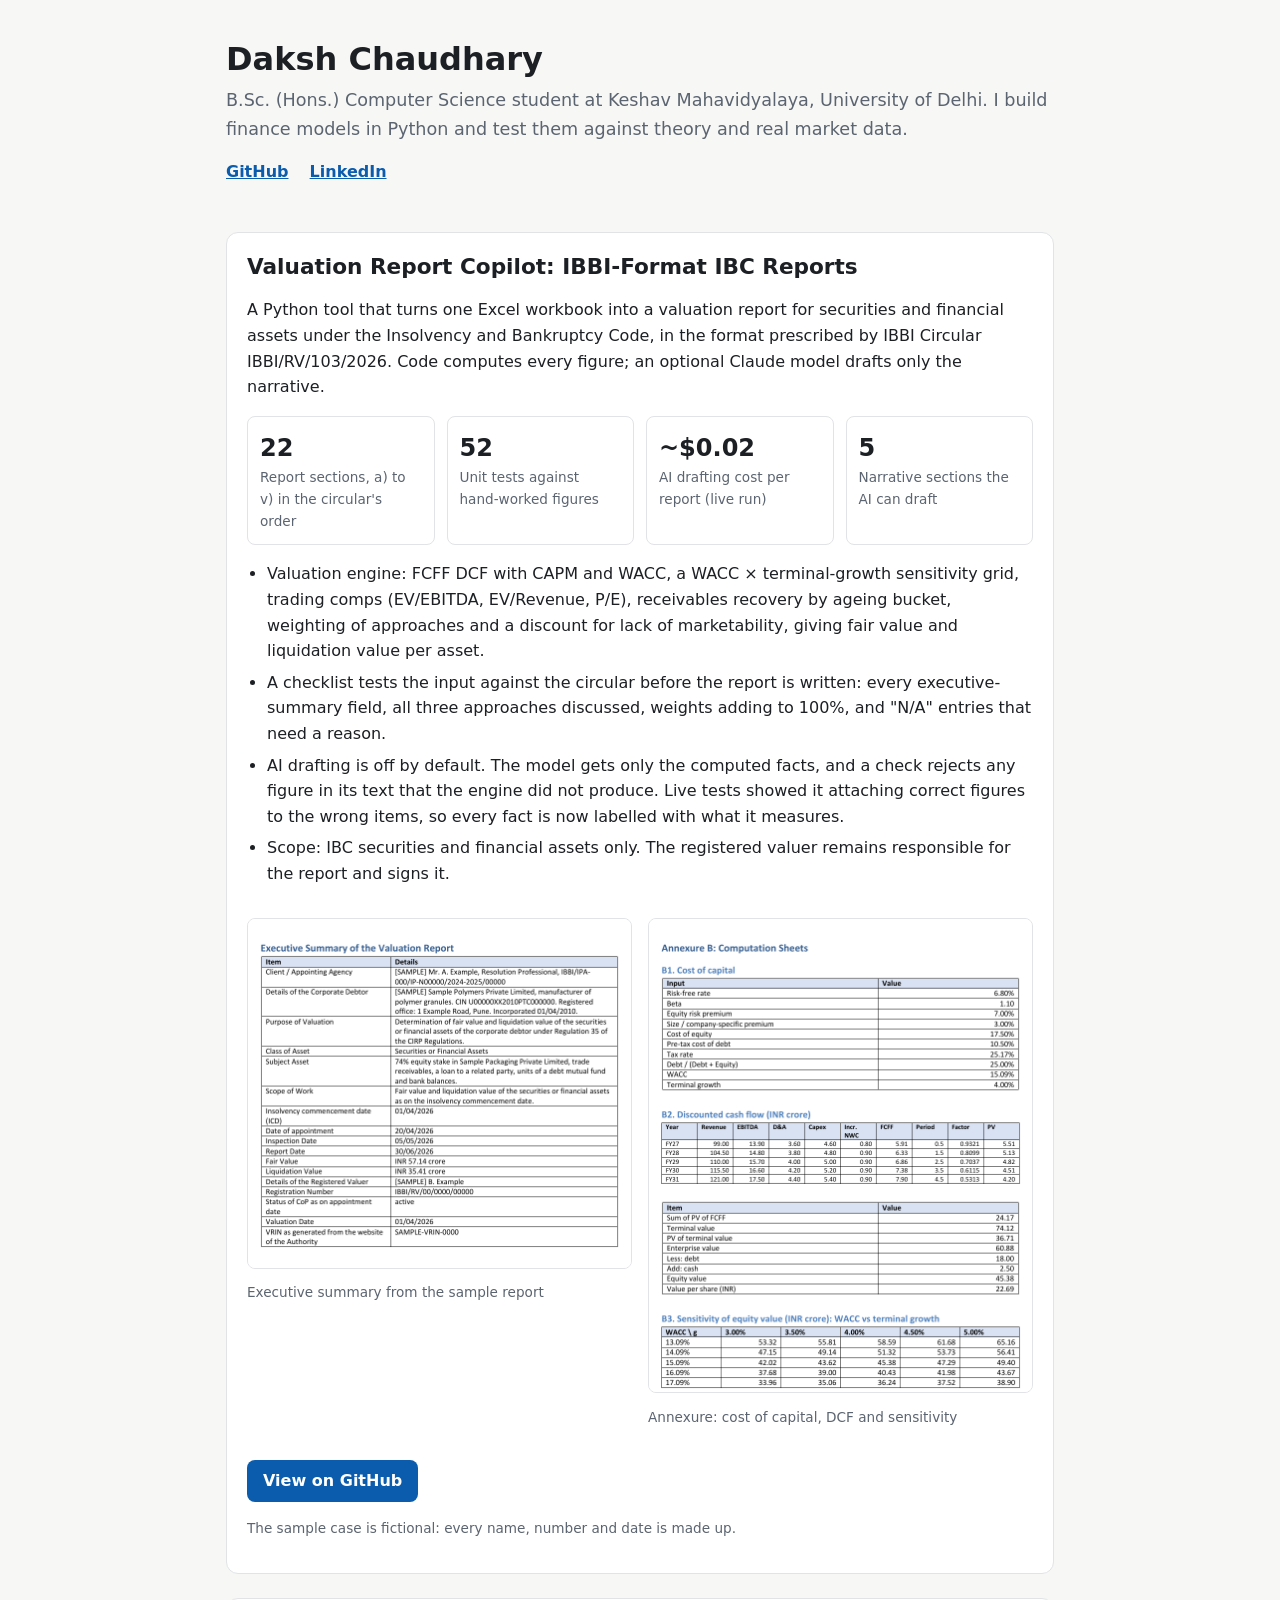
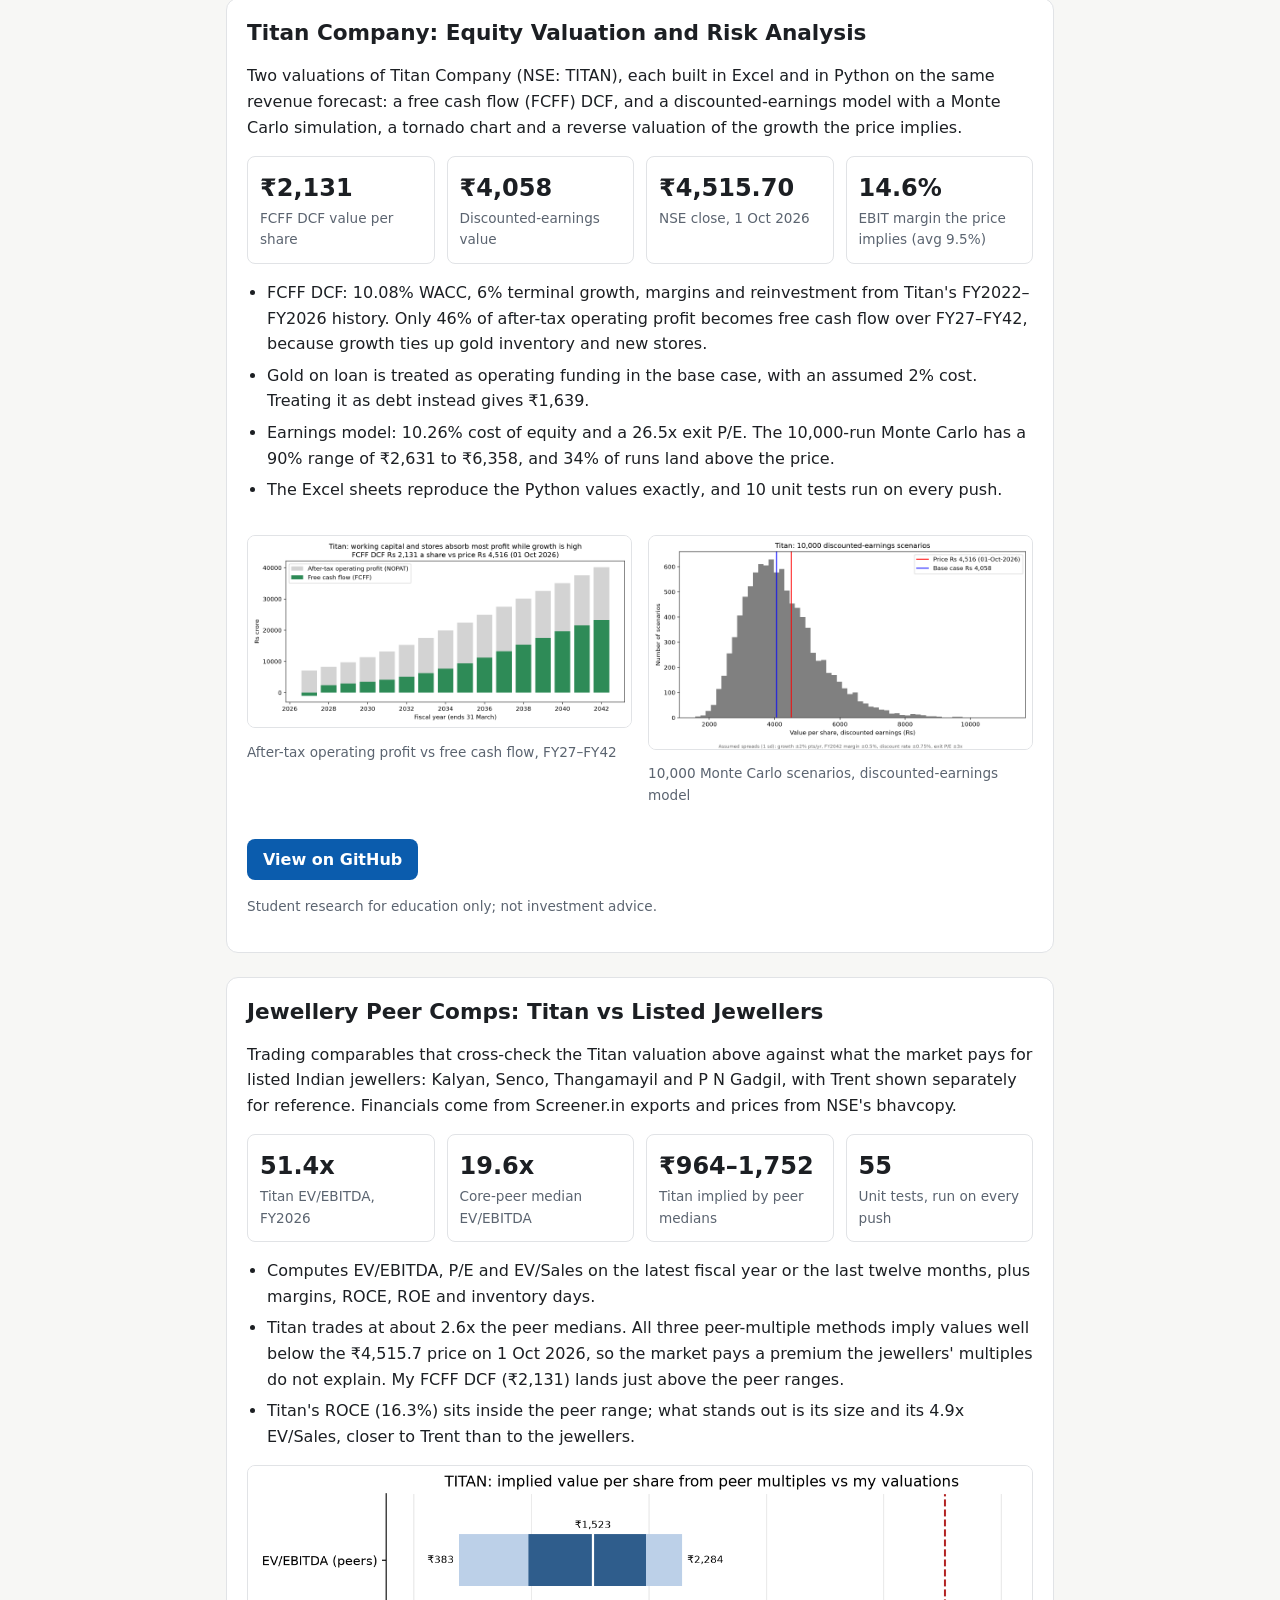
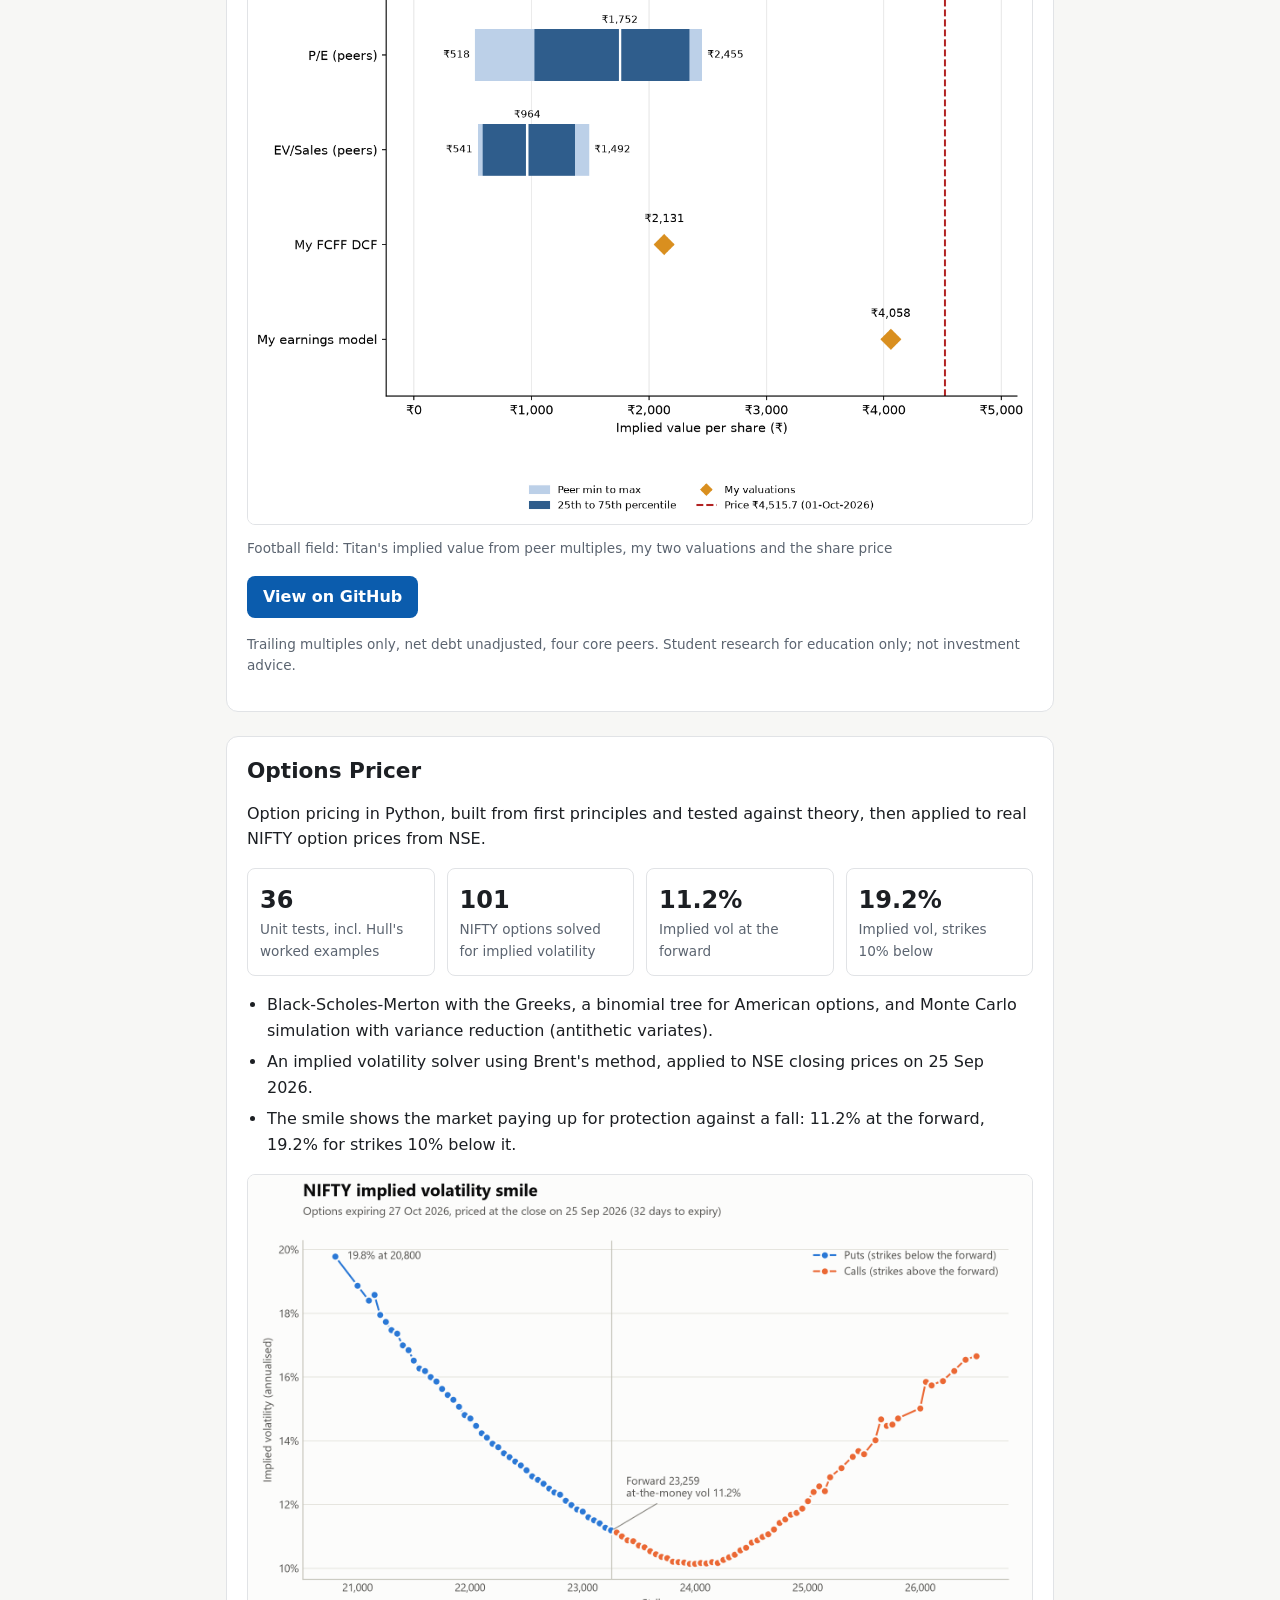
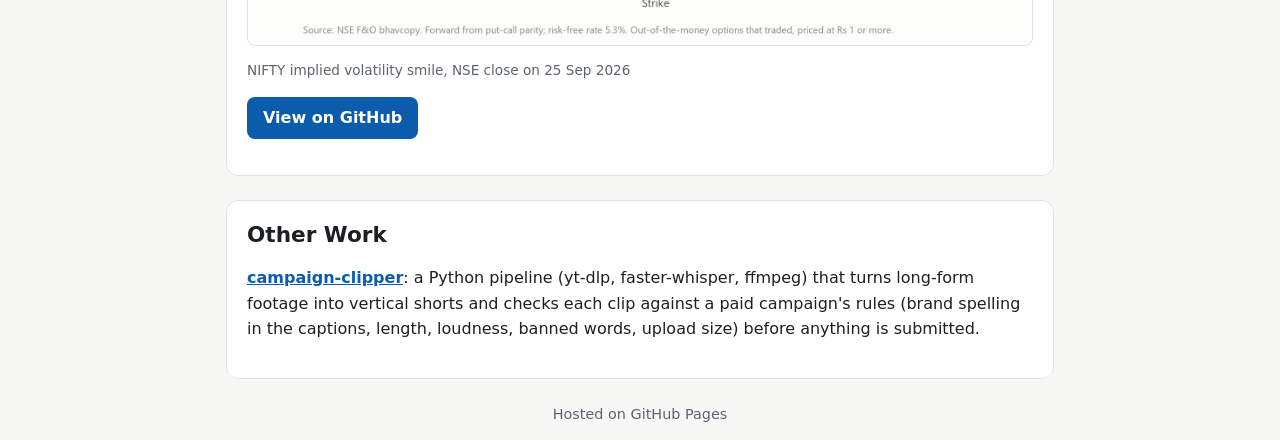
==== commit ae468af3: "Add valuation report copilot project" ====
--- a/index.html
+++ b/index.html
@@ -4,7 +4,7 @@
   <meta charset="utf-8">
   <meta name="viewport" content="width=device-width, initial-scale=1">
   <title>Daksh Chaudhary | Finance and Computer Science Projects</title>
-  <meta name="description" content="Finance projects by Daksh Chaudhary: a Titan Company free cash flow DCF and earnings valuation, trading comps against listed Indian jewellers, and an options pricer built from first principles.">
+  <meta name="description" content="Finance projects by Daksh Chaudhary: a tool that builds IBBI-format IBC valuation reports, a Titan Company free cash flow DCF and earnings valuation, trading comps against listed Indian jewellers, and an options pricer built from first principles.">
   <link rel="stylesheet" href="style.css">
 </head>
 <body>
@@ -18,6 +18,39 @@
   </header>
 
   <main class="wrap">
+    <section class="card" id="valuer" aria-labelledby="valuer-h">
+      <h2 id="valuer-h">Valuation Report Copilot: IBBI-Format IBC Reports</h2>
+      <p>A Python tool that turns one Excel workbook into a valuation report for securities and financial assets under the Insolvency and Bankruptcy Code, in the format prescribed by IBBI Circular IBBI/RV/103/2026. Code computes every figure; an optional Claude model drafts only the narrative.</p>
+
+      <div class="stats">
+        <div class="stat"><span class="num">22</span><span class="lbl">Report sections, a) to v) in the circular's order</span></div>
+        <div class="stat"><span class="num">52</span><span class="lbl">Unit tests against hand-worked figures</span></div>
+        <div class="stat"><span class="num">~$0.02</span><span class="lbl">AI drafting cost per report (live run)</span></div>
+        <div class="stat"><span class="num">5</span><span class="lbl">Narrative sections the AI can draft</span></div>
+      </div>
+
+      <ul>
+        <li>Valuation engine: FCFF DCF with CAPM and WACC, a WACC &times; terminal-growth sensitivity grid, trading comps (EV/EBITDA, EV/Revenue, P/E), receivables recovery by ageing bucket, weighting of approaches and a discount for lack of marketability, giving fair value and liquidation value per asset.</li>
+        <li>A checklist tests the input against the circular before the report is written: every executive-summary field, all three approaches discussed, weights adding to 100%, and "N/A" entries that need a reason.</li>
+        <li>AI drafting is off by default. The model gets only the computed facts, and a check rejects any figure in its text that the engine did not produce. Live tests showed it attaching correct figures to the wrong items, so every fact is now labelled with what it measures.</li>
+        <li>Scope: IBC securities and financial assets only. The registered valuer remains responsible for the report and signs it.</li>
+      </ul>
+
+      <div class="figs">
+        <figure>
+          <img src="images/ibc_exec_summary.png" alt="Executive summary table from the sample IBC valuation report, listing the valuer, corporate debtor, purpose, dates and the fair and liquidation values" loading="lazy">
+          <figcaption>Executive summary from the sample report</figcaption>
+        </figure>
+        <figure>
+          <img src="images/ibc_computations.png" alt="Computation annexure from the sample report: cost of capital, FCFF DCF and a WACC by terminal growth sensitivity table" loading="lazy">
+          <figcaption>Annexure: cost of capital, DCF and sensitivity</figcaption>
+        </figure>
+      </div>
+
+      <p><a class="btn" href="https://github.com/Dakshcore/valuer-copilot">View on GitHub</a></p>
+      <p class="note">The sample case is fictional: every name, number and date is made up.</p>
+    </section>
+
     <section class="card" id="titan" aria-labelledby="titan-h">
       <h2 id="titan-h">Titan Company: Equity Valuation and Risk Analysis</h2>
       <p>Two valuations of Titan Company (NSE: TITAN), each built in Excel and in Python on the same revenue forecast: a free cash flow (FCFF) DCF, and a discounted-earnings model with a Monte Carlo simulation, a tornado chart and a reverse valuation of the growth the price implies.</p>
